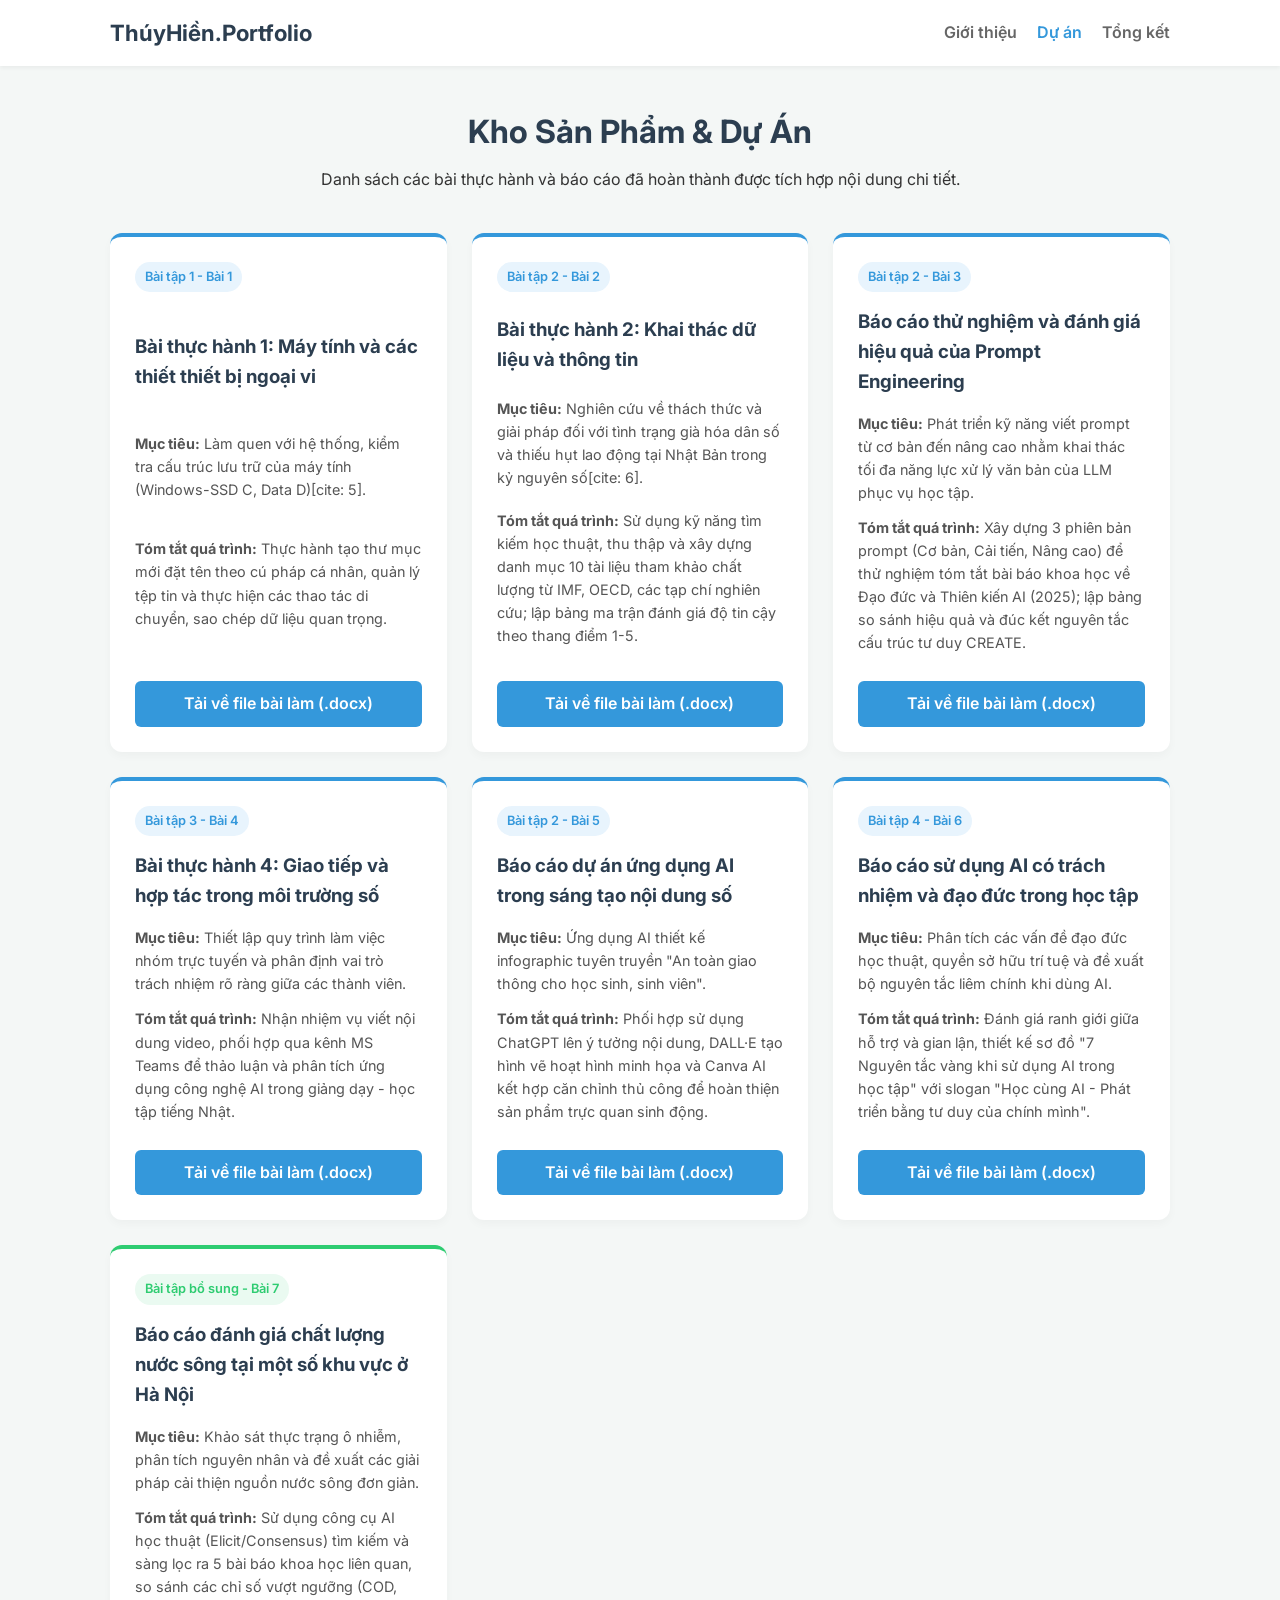
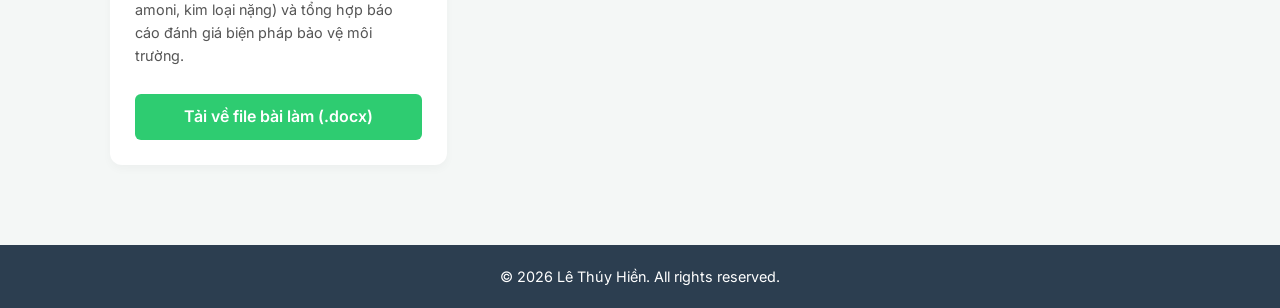
==== du-an.html @ b901d80b "Add files via upload" ====
<!DOCTYPE html>
<html lang="vi">
<head>
    <meta charset="UTF-8">
    <meta name="viewport" content="width=device-width, initial-scale=1.0">
    <title>Dự Án Cá Nhân - Lê Thúy Hiền</title>
    <link rel="stylesheet" href="style.css">
    <link href="https://fonts.googleapis.com/css2?family=Inter:wght@300;400;600;700&display=swap" rel="stylesheet">
</head>
<body>

    <nav class="navbar">
        <div class="nav-container">
            <a href="index.html" class="logo">ThúyHiền.Portfolio</a>
            <ul class="nav-links">
                <li><a href="index.html">Giới thiệu</a></li>
                <li><a href="du-an.html" class="active">Dự án</a></li>
                <li><a href="tong-ket.html">Tổng kết</a></li>
            </ul>
        </div>
    </nav>

    <main class="container">
        <header class="page-header">
            <h1>Kho Sản Phẩm & Dự Án</h1>
            <p>Danh sách các bài thực hành và báo cáo đã hoàn thành được tích hợp nội dung chi tiết.</p>
        </header>

        <div class="projects-grid">

            <!-- BÀI TẬP 1 -->
            <article class="project-card">
                <div class="project-badge">Bài tập 1 - Bài 1</div>
                <h3>Bài thực hành 1: Máy tính và các thiết thiết bị ngoại vi</h3>
                <p class="meta"><strong>Mục tiêu:</strong> Làm quen với hệ thống, kiểm tra cấu trúc lưu trữ của máy tính (Windows-SSD C, Data D)[cite: 5].</p>
                <p class="meta"><strong>Tóm tắt quá trình:</strong> Thực hành tạo thư mục mới đặt tên theo cú pháp cá nhân, quản lý tệp tin và thực hiện các thao tác di chuyển, sao chép dữ liệu quan trọng.</p>
                <!-- ĐÃ SỬA THÀNH FILE WORD 1 -->
                <a href="bài thực hành 1.docx" class="btn-download" download>Tải về file bài làm (.docx)</a>
            </article>

            <!-- BÀI TẬP 2 -->
            <article class="project-card">
                <div class="project-badge">Bài tập 2 - Bài 2</div>
                <h3>Bài thực hành 2: Khai thác dữ liệu và thông tin</h3>
                <p class="meta"><strong>Mục tiêu:</strong> Nghiên cứu về thách thức và giải pháp đối với tình trạng già hóa dân số và thiếu hụt lao động tại Nhật Bản trong kỷ nguyên số[cite: 6].</p>
                <p class="meta"><strong>Tóm tắt quá trình:</strong> Sử dụng kỹ năng tìm kiếm học thuật, thu thập và xây dựng danh mục 10 tài liệu tham khảo chất lượng từ IMF, OECD, các tạp chí nghiên cứu; lập bảng ma trận đánh giá độ tin cậy theo thang điểm 1-5.</p>
                <!-- ĐÃ SỬA THÀNH FILE WORD 2 -->
                <a href="Bài thực hành 2.docx" class="btn-download" download>Tải về file bài làm (.docx)</a>
            </article>

            <!-- BÀI TẬP 3 -->
            <article class="project-card">
                <div class="project-badge">Bài tập 2 - Bài 3</div>
                <h3>Báo cáo thử nghiệm và đánh giá hiệu quả của Prompt Engineering</h3>
                <p class="meta"><strong>Mục tiêu:</strong> Phát triển kỹ năng viết prompt từ cơ bản đến nâng cao nhằm khai thác tối đa năng lực xử lý văn bản của LLM phục vụ học tập.</p>
                <p class="meta"><strong>Tóm tắt quá trình:</strong> Xây dựng 3 phiên bản prompt (Cơ bản, Cải tiến, Nâng cao) để thử nghiệm tóm tắt bài báo khoa học về Đạo đức và Thiên kiến AI (2025); lập bảng so sánh hiệu quả và đúc kết nguyên tắc cấu trúc tư duy CREATE.</p>
                <!-- ĐÃ SỬA THÀNH FILE WORD 3 -->
                <a href="Báo cáo thử nghiệm.docx" class="btn-download" download>Tải về file bài làm (.docx)</a>
            </article>

            <!-- BÀI TẬP 4 -->
            <article class="project-card">
                <div class="project-badge">Bài tập 3 - Bài 4</div>
                <h3>Bài thực hành 4: Giao tiếp và hợp tác trong môi trường số</h3>
                <p class="meta"><strong>Mục tiêu:</strong> Thiết lập quy trình làm việc nhóm trực tuyến và phân định vai trò trách nhiệm rõ ràng giữa các thành viên.</p>
                <p class="meta"><strong>Tóm tắt quá trình:</strong> Nhận nhiệm vụ viết nội dung video, phối hợp qua kênh MS Teams để thảo luận và phân tích ứng dụng công nghệ AI trong giảng dạy - học tập tiếng Nhật.</p>
                <!-- ĐÃ SỬA THÀNH FILE WORD 4 -->
                <a href="bài thực hành 4.docx" class="btn-download" download>Tải về file bài làm (.docx)</a>
            </article>

            <!-- BÀI TẬP 5 -->
            <article class="project-card">
                <div class="project-badge">Bài tập 2 - Bài 5</div>
                <h3>Báo cáo dự án ứng dụng AI trong sáng tạo nội dung số</h3>
                <p class="meta"><strong>Mục tiêu:</strong> Ứng dụng AI thiết kế infographic tuyên truyền "An toàn giao thông cho học sinh, sinh viên".</p>
                <p class="meta"><strong>Tóm tắt quá trình:</strong> Phối hợp sử dụng ChatGPT lên ý tưởng nội dung, DALL·E tạo hình vẽ hoạt hình minh họa và Canva AI kết hợp căn chỉnh thủ công để hoàn thiện sản phẩm trực quan sinh động.</p>
                <!-- ĐÃ SỬA THÀNH FILE WORD 5 -->
                <a href="BÁO CÁO DỰ ÁN ỨNG DỤNG AI TRONG SÁNG TẠO NỘI DUNG.docx" class="btn-download" download>Tải về file bài làm (.docx)</a>
            </article>

            <!-- BÀI TẬP 6 -->
            <article class="project-card">
                <div class="project-badge">Bài tập 4 - Bài 6</div>
                <h3>Báo cáo sử dụng AI có trách nhiệm và đạo đức trong học tập</h3>
                <p class="meta"><strong>Mục tiêu:</strong> Phân tích các vấn đề đạo đức học thuật, quyền sở hữu trí tuệ và đề xuất bộ nguyên tắc liêm chính khi dùng AI.</p>
                <p class="meta"><strong>Tóm tắt quá trình:</strong> Đánh giá ranh giới giữa hỗ trợ và gian lận, thiết kế sơ đồ "7 Nguyên tắc vàng khi sử dụng AI trong học tập" với slogan "Học cùng AI - Phát triển bằng tư duy của chính mình".</p>
                <!-- ĐÃ SỬA THÀNH FILE WORD 6 -->
                <a href="Báo cáo.docx" class="btn-download" download>Tải về file bài làm (.docx)</a>
            </article>

            <!-- BÀI TẬP 7 -->
            <article class="project-card" style="border-top: 4px solid #2ecc71;">
                <div class="project-badge" style="background-color: #eafaf1; color: #2ecc71;">Bài tập bổ sung - Bài 7</div>
                <h3>Báo cáo đánh giá chất lượng nước sông tại một số khu vực ở Hà Nội</h3>
                <p class="meta"><strong>Mục tiêu:</strong> Khảo sát thực trạng ô nhiễm, phân tích nguyên nhân và đề xuất các giải pháp cải thiện nguồn nước sông đơn giản.</p>
                <p class="meta"><strong>Tóm tắt quá trình:</strong> Sử dụng công cụ AI học thuật (Elicit/Consensus) tìm kiếm và sàng lọc ra 5 bài báo khoa học liên quan, so sánh các chỉ số vượt ngưỡng (COD, amoni, kim loại nặng) và tổng hợp báo cáo đánh giá biện pháp bảo vệ môi trường.</p>
                <!-- ĐÃ SỬA THÀNH FILE WORD 7 -->
                <a href="Báo cáo chất lượng nước.docx" class="btn-download" style="background-color: #2ecc71;" download>Tải về file bài làm (.docx)</a>
            </article>

        </div>
    </main>

    <footer>
        <p>© 2026 Lê Thúy Hiền. All rights reserved.</p>
    </footer>

</body>
</html>
---- style.css ----
/* Khởi tạo cơ bản */
* {
    margin: 0;
    padding: 0;
    box-sizing: border-box;
}

body {
    font-family: 'Inter', sans-serif;
    background-color: #f4f7f6;
    color: #333;
    line-height: 1.6;
}

.container {
    max-width: 1100px;
    margin: 0 auto;
    padding: 40px 20px;
}

/* Thanh điều hướng Navbar */
.navbar {
    background-color: #ffffff;
    box-shadow: 0 2px 4px rgba(0,0,0,0.05);
    position: sticky;
    top: 0;
    z-index: 100;
}

.nav-container {
    display: flex;
    justify-content: space-between;
    align-items: center;
    max-width: 1100px;
    margin: 0 auto;
    padding: 15px 20px;
}

.logo {
    font-size: 1.4rem;
    font-weight: 700;
    color: #2c3e50;
    text-decoration: none;
}

.nav-links {
    list-style: none;
    display: flex;
    gap: 20px;
}

.nav-links a {
    text-decoration: none;
    color: #666;
    font-weight: 600;
    transition: color 0.3s;
}

.nav-links a:hover, .nav-links a.active {
    color: #3498db;
}

/* Trang Giới thiệu Styles */
.intro-section {
    display: flex;
    flex-direction: column;
    gap: 30px;
}

.profile-card {
    text-align: center;
    background: #ffffff;
    padding: 30px;
    border-radius: 12px;
    box-shadow: 0 4px 6px rgba(0,0,0,0.02);
}

.avatar {
    width: 120px;
    height: 120px;
    border-radius: 50%;
    object-fit: cover;
    margin-bottom: 15px;
    border: 3px solid #3498db;
}

.subtitle {
    color: #7f8c8d;
    font-style: italic;
}

.card {
    background: white;
    padding: 25px;
    border-radius: 12px;
    box-shadow: 0 4px 6px rgba(0,0,0,0.02);
    margin-bottom: 20px;
}

.card h2 {
    font-size: 1.3rem;
    color: #2c3e50;
    margin-bottom: 15px;
}

.target-card ul {
    list-style-type: none;
}

.target-card li {
    margin-bottom: 10px;
    position: relative;
    padding-left: 20px;
}

.target-card li::before {
    content: "✓";
    position: absolute;
    left: 0;
    color: #2ecc71;
    font-weight: bold;
}

/* Trang Dự án Styles */
.page-header {
    text-align: center;
    margin-bottom: 40px;
}

.page-header h1 {
    color: #2c3e50;
    margin-bottom: 10px;
}

.projects-grid {
    display: grid;
    grid-template-columns: repeat(auto-fit, minmax(320px, 1fr));
    gap: 25px;
}

.project-card {
    background: white;
    padding: 25px;
    border-radius: 12px;
    box-shadow: 0 4px 10px rgba(0,0,0,0.03);
    display: flex;
    flex-direction: column;
    justify-content: space-between;
    border-top: 4px solid #3498db;
    transition: transform 0.3s;
}

.project-card:hover {
    transform: translateY(-5px);
}

.project-badge {
    background-color: #e8f4fd;
    color: #3498db;
    padding: 5px 10px;
    border-radius: 20px;
    font-size: 0.8rem;
    font-weight: 600;
    width: fit-content;
    margin-bottom: 15px;
}

.project-card h3 {
    color: #2c3e50;
    margin-bottom: 15px;
}

.meta {
    font-size: 0.9rem;
    color: #555;
    margin-bottom: 12px;
}

.btn-download {
    display: inline-block;
    background-color: #3498db;
    color: white;
    text-align: center;
    padding: 10px 15px;
    border-radius: 6px;
    text-decoration: none;
    font-weight: 600;
    margin-top: 15px;
    transition: background 0.3s;
}

.btn-download:hover {
    background-color: #2980b9;
}

/* Chân trang Footer */
footer {
    text-align: center;
    padding: 20px;
    background-color: #2c3e50;
    color: white;
    margin-top: 40px;
    font-size: 0.9rem;
}

/* Responsive cho điện thoại */
@media (max-width: 768px) {
    .nav-container {
        flex-direction: column;
        gap: 10px;
    }
}
.bg-light {
    background-color: #fcfcfc;
    border-left: 4px solid #e67e22;
}

blockquote {
    margin-top: 15px;
    padding: 15px;
    background-color: #e8f4fd;
    border-left: 4px solid #3498db;
    border-radius: 4px;
    font-size: 0.95rem;
}

.summary-content {
    display: flex;
    flex-direction: column;
    gap: 20px;
}
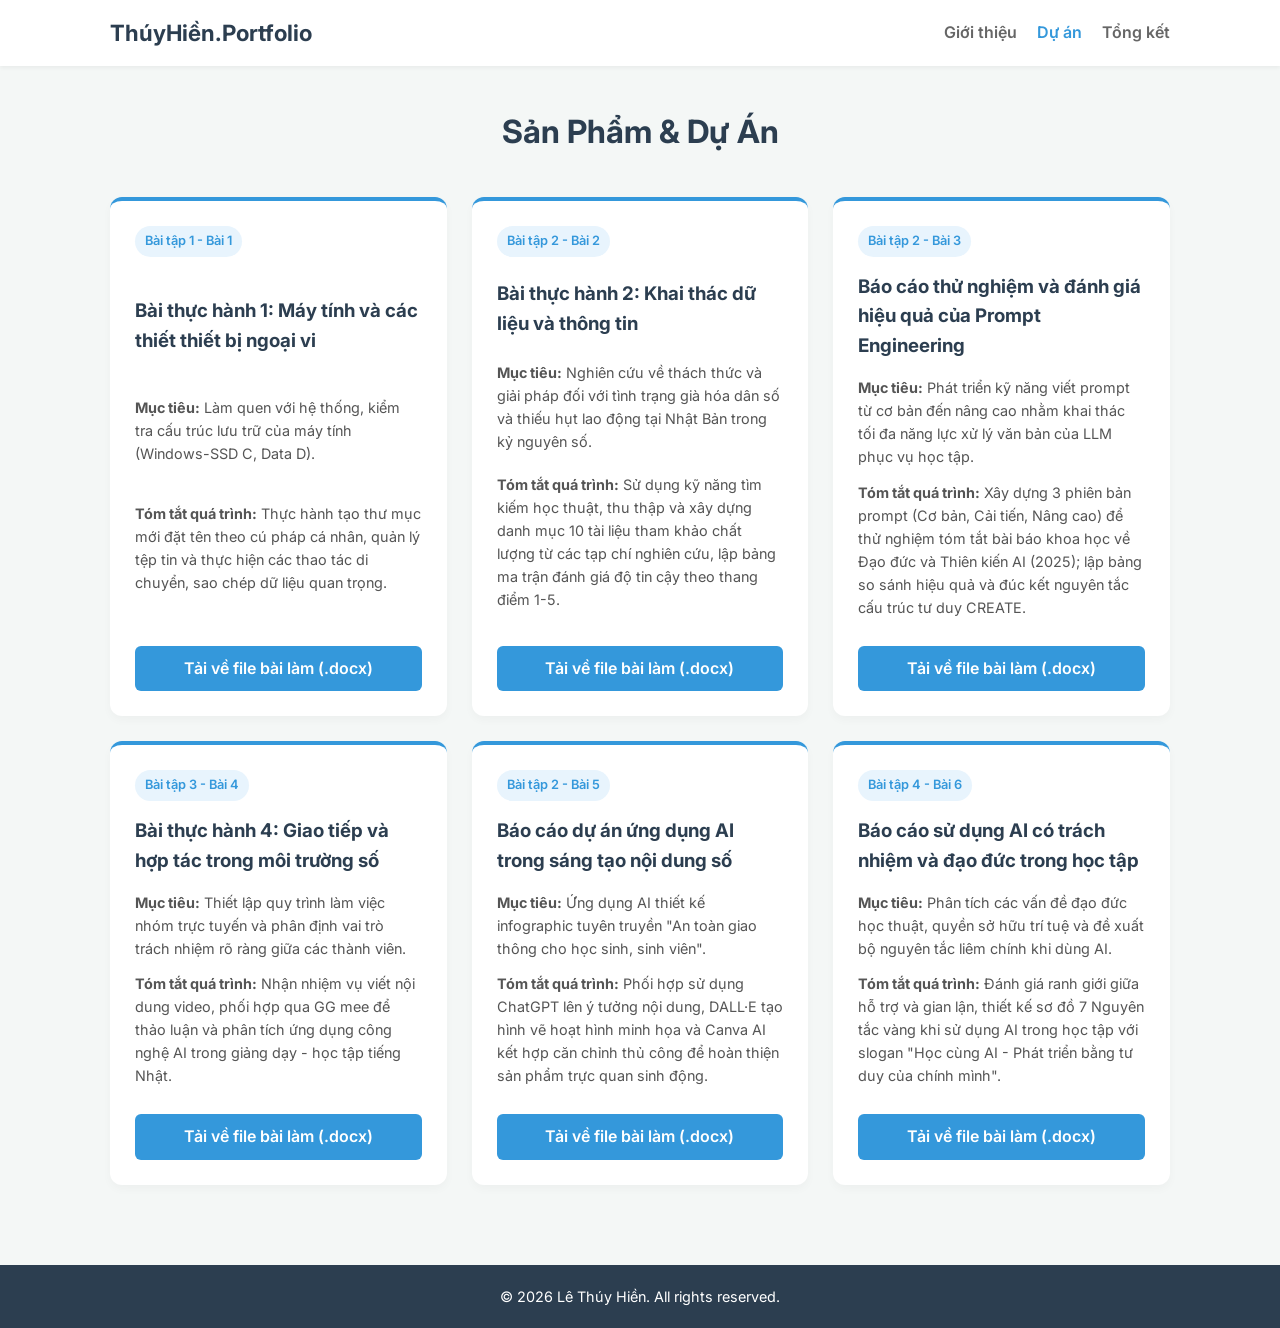
==== commit b5e04d10: "Add files via upload" ====
--- a/du-an.html
+++ b/du-an.html
@@ -22,8 +22,7 @@
 
     <main class="container">
         <header class="page-header">
-            <h1>Kho Sản Phẩm & Dự Án</h1>
-            <p>Danh sách các bài thực hành và báo cáo đã hoàn thành được tích hợp nội dung chi tiết.</p>
+            <h1>Sản Phẩm & Dự Án</h1>
         </header>
 
         <div class="projects-grid">
@@ -32,7 +31,7 @@
             <article class="project-card">
                 <div class="project-badge">Bài tập 1 - Bài 1</div>
                 <h3>Bài thực hành 1: Máy tính và các thiết thiết bị ngoại vi</h3>
-                <p class="meta"><strong>Mục tiêu:</strong> Làm quen với hệ thống, kiểm tra cấu trúc lưu trữ của máy tính (Windows-SSD C, Data D)[cite: 5].</p>
+                <p class="meta"><strong>Mục tiêu:</strong> Làm quen với hệ thống, kiểm tra cấu trúc lưu trữ của máy tính (Windows-SSD C, Data D).</p>
                 <p class="meta"><strong>Tóm tắt quá trình:</strong> Thực hành tạo thư mục mới đặt tên theo cú pháp cá nhân, quản lý tệp tin và thực hiện các thao tác di chuyển, sao chép dữ liệu quan trọng.</p>
                 <!-- ĐÃ SỬA THÀNH FILE WORD 1 -->
                 <a href="bài thực hành 1.docx" class="btn-download" download>Tải về file bài làm (.docx)</a>
@@ -42,8 +41,8 @@
             <article class="project-card">
                 <div class="project-badge">Bài tập 2 - Bài 2</div>
                 <h3>Bài thực hành 2: Khai thác dữ liệu và thông tin</h3>
-                <p class="meta"><strong>Mục tiêu:</strong> Nghiên cứu về thách thức và giải pháp đối với tình trạng già hóa dân số và thiếu hụt lao động tại Nhật Bản trong kỷ nguyên số[cite: 6].</p>
-                <p class="meta"><strong>Tóm tắt quá trình:</strong> Sử dụng kỹ năng tìm kiếm học thuật, thu thập và xây dựng danh mục 10 tài liệu tham khảo chất lượng từ IMF, OECD, các tạp chí nghiên cứu; lập bảng ma trận đánh giá độ tin cậy theo thang điểm 1-5.</p>
+                <p class="meta"><strong>Mục tiêu:</strong> Nghiên cứu về thách thức và giải pháp đối với tình trạng già hóa dân số và thiếu hụt lao động tại Nhật Bản trong kỷ nguyên số.</p>
+                <p class="meta"><strong>Tóm tắt quá trình:</strong> Sử dụng kỹ năng tìm kiếm học thuật, thu thập và xây dựng danh mục 10 tài liệu tham khảo chất lượng từ các tạp chí nghiên cứu, lập bảng ma trận đánh giá độ tin cậy theo thang điểm 1-5.</p>
                 <!-- ĐÃ SỬA THÀNH FILE WORD 2 -->
                 <a href="Bài thực hành 2.docx" class="btn-download" download>Tải về file bài làm (.docx)</a>
             </article>
@@ -63,7 +62,7 @@
                 <div class="project-badge">Bài tập 3 - Bài 4</div>
                 <h3>Bài thực hành 4: Giao tiếp và hợp tác trong môi trường số</h3>
                 <p class="meta"><strong>Mục tiêu:</strong> Thiết lập quy trình làm việc nhóm trực tuyến và phân định vai trò trách nhiệm rõ ràng giữa các thành viên.</p>
-                <p class="meta"><strong>Tóm tắt quá trình:</strong> Nhận nhiệm vụ viết nội dung video, phối hợp qua kênh MS Teams để thảo luận và phân tích ứng dụng công nghệ AI trong giảng dạy - học tập tiếng Nhật.</p>
+                <p class="meta"><strong>Tóm tắt quá trình:</strong> Nhận nhiệm vụ viết nội dung video, phối hợp qua GG mee để thảo luận và phân tích ứng dụng công nghệ AI trong giảng dạy - học tập tiếng Nhật.</p>
                 <!-- ĐÃ SỬA THÀNH FILE WORD 4 -->
                 <a href="bài thực hành 4.docx" class="btn-download" download>Tải về file bài làm (.docx)</a>
             </article>
@@ -83,21 +82,11 @@
                 <div class="project-badge">Bài tập 4 - Bài 6</div>
                 <h3>Báo cáo sử dụng AI có trách nhiệm và đạo đức trong học tập</h3>
                 <p class="meta"><strong>Mục tiêu:</strong> Phân tích các vấn đề đạo đức học thuật, quyền sở hữu trí tuệ và đề xuất bộ nguyên tắc liêm chính khi dùng AI.</p>
-                <p class="meta"><strong>Tóm tắt quá trình:</strong> Đánh giá ranh giới giữa hỗ trợ và gian lận, thiết kế sơ đồ "7 Nguyên tắc vàng khi sử dụng AI trong học tập" với slogan "Học cùng AI - Phát triển bằng tư duy của chính mình".</p>
+                <p class="meta"><strong>Tóm tắt quá trình:</strong> Đánh giá ranh giới giữa hỗ trợ và gian lận, thiết kế sơ đồ 7 Nguyên tắc vàng khi sử dụng AI trong học tập với slogan "Học cùng AI - Phát triển bằng tư duy của chính mình".</p>
                 <!-- ĐÃ SỬA THÀNH FILE WORD 6 -->
                 <a href="Báo cáo.docx" class="btn-download" download>Tải về file bài làm (.docx)</a>
             </article>
-
-            <!-- BÀI TẬP 7 -->
-            <article class="project-card" style="border-top: 4px solid #2ecc71;">
-                <div class="project-badge" style="background-color: #eafaf1; color: #2ecc71;">Bài tập bổ sung - Bài 7</div>
-                <h3>Báo cáo đánh giá chất lượng nước sông tại một số khu vực ở Hà Nội</h3>
-                <p class="meta"><strong>Mục tiêu:</strong> Khảo sát thực trạng ô nhiễm, phân tích nguyên nhân và đề xuất các giải pháp cải thiện nguồn nước sông đơn giản.</p>
-                <p class="meta"><strong>Tóm tắt quá trình:</strong> Sử dụng công cụ AI học thuật (Elicit/Consensus) tìm kiếm và sàng lọc ra 5 bài báo khoa học liên quan, so sánh các chỉ số vượt ngưỡng (COD, amoni, kim loại nặng) và tổng hợp báo cáo đánh giá biện pháp bảo vệ môi trường.</p>
-                <!-- ĐÃ SỬA THÀNH FILE WORD 7 -->
-                <a href="Báo cáo chất lượng nước.docx" class="btn-download" style="background-color: #2ecc71;" download>Tải về file bài làm (.docx)</a>
-            </article>
-
+            
         </div>
     </main>
 
